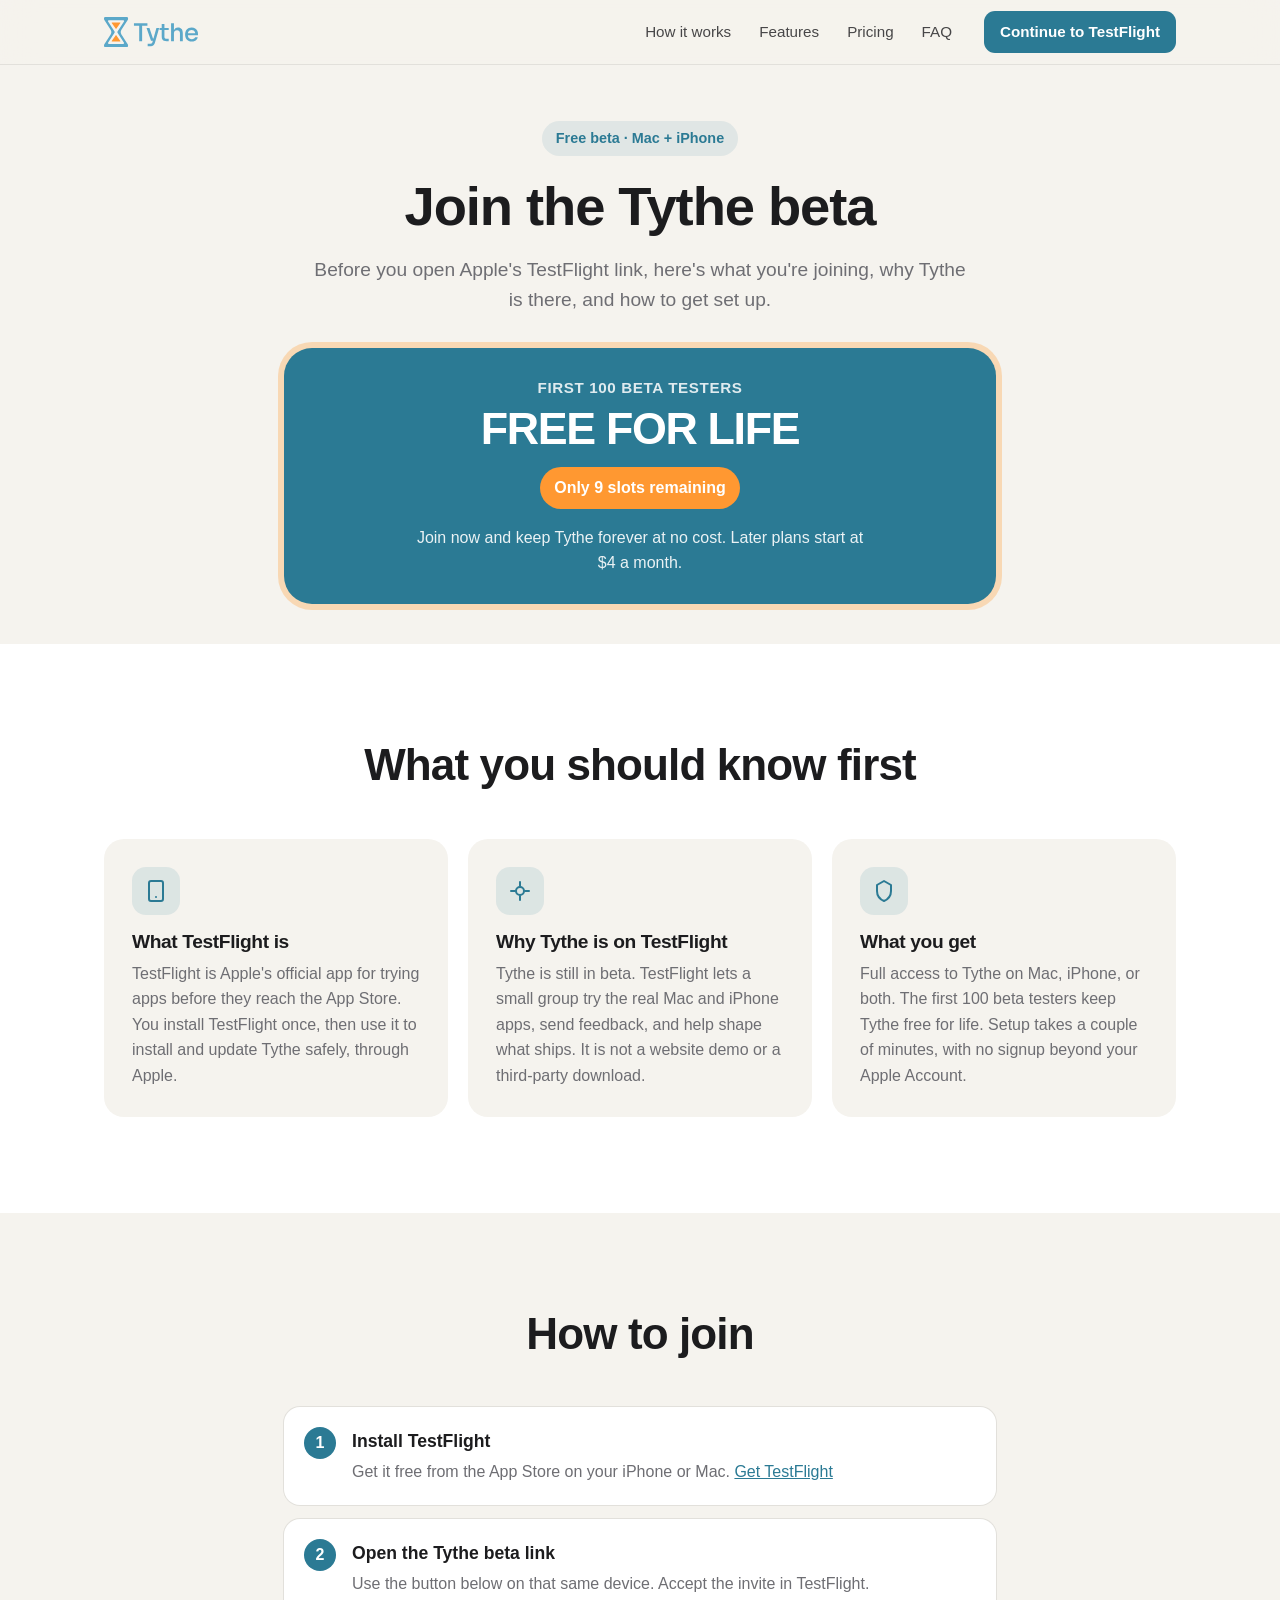
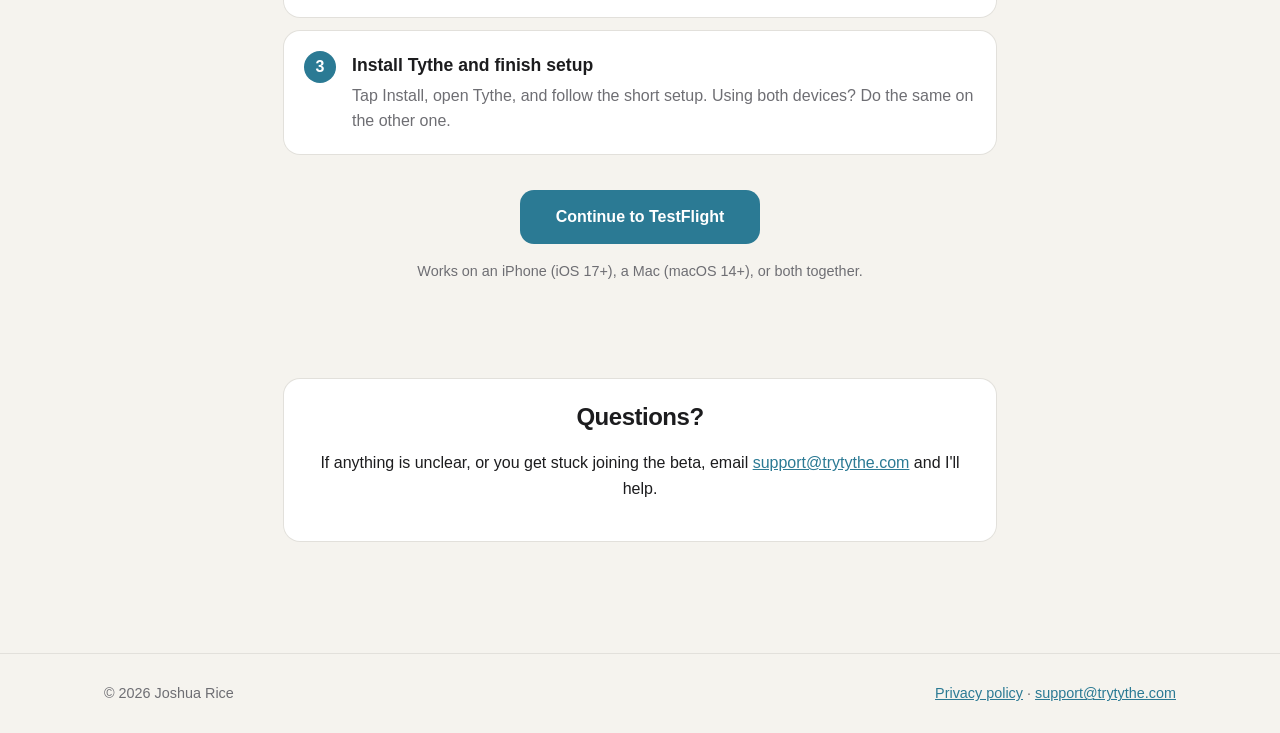
==== beta.html @ e9b36c48 "Add a beta explainer page before TestFlight, with remaining slots, TestFlight context, and support c" ====
<!DOCTYPE html>
<html lang="en">
<head>
  <meta charset="utf-8">
  <meta name="viewport" content="width=device-width, initial-scale=1">
  <title>Join the Tythe beta</title>
  <meta name="description" content="Join Tythe's free TestFlight beta for Mac and iPhone. Only 9 lifetime slots remaining. Learn what TestFlight is and how to get started.">
  <link rel="icon" href="favicon.svg" type="image/svg+xml">
  <link rel="icon" href="favicon-32.png" sizes="32x32" type="image/png">
  <link rel="apple-touch-icon" href="apple-touch-icon.png">
  <meta name="theme-color" content="#f5f3ee" media="(prefers-color-scheme: light)">
  <meta name="theme-color" content="#0b0e10" media="(prefers-color-scheme: dark)">
  <meta property="og:type" content="website">
  <meta property="og:url" content="https://trytythe.com/beta.html">
  <meta property="og:title" content="Join the Tythe beta">
  <meta property="og:description" content="Free TestFlight beta for Mac and iPhone. Only 9 lifetime slots remaining.">
  <meta property="og:image" content="https://trytythe.com/og-image.png">
  <meta name="twitter:card" content="summary_large_image">
  <link rel="stylesheet" href="style.css">
</head>
<body>
  <nav class="site-nav">
    <div class="wrap nav-inner">
      <a class="nav-logo" href="index.html" aria-label="Tythe home">
        <picture>
          <source srcset="brand/logo-dark.svg" media="(prefers-color-scheme: dark)">
          <img src="brand/logo.svg" alt="Tythe" width="101" height="32">
        </picture>
      </a>
      <div class="nav-links">
        <a href="index.html#how">How it works</a>
        <a href="index.html#features">Features</a>
        <a href="index.html#pricing">Pricing</a>
        <a href="index.html#faq">FAQ</a>
      </div>
      <a class="button button-small" href="#join">Continue to TestFlight</a>
    </div>
  </nav>

  <main class="landing beta-page" id="top">
    <section class="beta-hero">
      <div class="wrap narrow">
        <p class="eyebrow">Free beta &middot; Mac + iPhone</p>
        <h1>Join the Tythe beta</h1>
        <p class="lead">Before you open Apple's TestFlight link, here's what you're joining, why Tythe is there, and how to get set up.</p>
        <div class="slots-callout" role="status">
          <p class="slots-label">First 100 beta testers</p>
          <p class="slots-title">Free for life</p>
          <p class="slots-remaining"><strong>Only 9 slots remaining</strong></p>
          <p class="slots-note">Join now and keep Tythe forever at no cost. Later plans start at $4 a month.</p>
        </div>
      </div>
    </section>

    <section class="beta-explain">
      <div class="wrap">
        <h2 class="section-title">What you should know first</h2>
        <div class="grid-3">
          <div class="tile">
            <div class="tile-icon" aria-hidden="true"><svg viewBox="0 0 24 24" fill="none" stroke="currentColor" stroke-width="2" stroke-linecap="round" stroke-linejoin="round"><rect x="5" y="2" width="14" height="20" rx="2"/><path d="M12 18h.01"/></svg></div>
            <h3>What TestFlight is</h3>
            <p>TestFlight is Apple's official app for trying apps before they reach the App Store. You install TestFlight once, then use it to install and update Tythe safely, through Apple.</p>
          </div>
          <div class="tile">
            <div class="tile-icon" aria-hidden="true"><svg viewBox="0 0 24 24" fill="none" stroke="currentColor" stroke-width="2" stroke-linecap="round" stroke-linejoin="round"><path d="M12 3v4M12 17v4M3 12h4M17 12h4"/><circle cx="12" cy="12" r="4"/></svg></div>
            <h3>Why Tythe is on TestFlight</h3>
            <p>Tythe is still in beta. TestFlight lets a small group try the real Mac and iPhone apps, send feedback, and help shape what ships. It is not a website demo or a third-party download.</p>
          </div>
          <div class="tile">
            <div class="tile-icon" aria-hidden="true"><svg viewBox="0 0 24 24" fill="none" stroke="currentColor" stroke-width="2" stroke-linecap="round" stroke-linejoin="round"><path d="M12 2l7 4v6c0 5-3.2 8.4-7 10-3.8-1.6-7-5-7-10V6z"/></svg></div>
            <h3>What you get</h3>
            <p>Full access to Tythe on Mac, iPhone, or both. The first 100 beta testers keep Tythe free for life. Setup takes a couple of minutes, with no signup beyond your Apple Account.</p>
          </div>
        </div>
      </div>
    </section>

    <section class="beta-steps-section" id="join">
      <div class="wrap narrow">
        <h2 class="section-title">How to join</h2>
        <ol class="beta-howto">
          <li>
            <strong>Install TestFlight</strong>
            <span>Get it free from the App Store on your iPhone or Mac. <a href="https://apps.apple.com/app/testflight/id899247664">Get TestFlight</a></span>
          </li>
          <li>
            <strong>Open the Tythe beta link</strong>
            <span>Use the button below on that same device. Accept the invite in TestFlight.</span>
          </li>
          <li>
            <strong>Install Tythe and finish setup</strong>
            <span>Tap Install, open Tythe, and follow the short setup. Using both devices? Do the same on the other one.</span>
          </li>
        </ol>
        <div class="beta-cta-block">
          <a class="button" href="https://testflight.apple.com/join/uHceFhWW">Continue to TestFlight</a>
          <p class="fine">Works on an iPhone (iOS 17+), a Mac (macOS 14+), or both together.</p>
        </div>
      </div>
    </section>

    <section class="beta-support">
      <div class="wrap narrow">
        <div class="card">
          <h2>Questions?</h2>
          <p>If anything is unclear, or you get stuck joining the beta, email <a href="mailto:support@trytythe.com">support@trytythe.com</a> and I'll help.</p>
        </div>
      </div>
    </section>
  </main>

  <footer class="site-footer">
    <div class="wrap footer-inner">
      <span>&copy; 2026 Joshua Rice</span>
      <span><a href="privacy.html">Privacy policy</a> &middot; <a href="mailto:support@trytythe.com">support@trytythe.com</a></span>
    </div>
  </footer>
</body>
</html>
---- style.css ----
:root {
  color-scheme: light dark;
  --text: #1c1c1e;
  --muted: #6e6e73;
  --bg: #f5f3ee;
  --bg-alt: #ffffff;
  --card: #ffffff;
  --line: rgba(0, 0, 0, 0.08);
  --teal: #2b7a94;
  --teal-deep: #1f5a6e;
  --orange: #ff9831;
  --accent: var(--teal);
  --highlight: var(--orange);
  --radius: 20px;
}

@media (prefers-color-scheme: dark) {
  :root {
    --text: #f5f5f7;
    --muted: #a1a1a6;
    --bg: #0b0e10;
    --bg-alt: #12171a;
    --card: #1a1f22;
    --line: rgba(255, 255, 255, 0.1);
    /* Lighter sky so text and links stay readable on black. */
    --accent: #6bb8d4;
  }
}

* { box-sizing: border-box; }

html { scroll-behavior: smooth; scroll-padding-top: 80px; }

body {
  margin: 0;
  font-family: -apple-system, BlinkMacSystemFont, "SF Pro Text", "Helvetica Neue", Arial, sans-serif;
  background: var(--bg);
  color: var(--text);
  line-height: 1.6;
  -webkit-font-smoothing: antialiased;
}

a { color: var(--accent); }

img, video { max-width: 100%; display: block; }

h1, h2, h3 { line-height: 1.15; letter-spacing: -0.02em; }

/* ---------- Shared pieces ---------- */

.wrap {
  max-width: 1120px;
  margin: 0 auto;
  padding: 0 24px;
}

.wrap.narrow { max-width: 760px; }

.button {
  display: inline-block;
  background: var(--teal);
  color: #fff;
  text-decoration: none;
  font-weight: 600;
  padding: 14px 24px;
  border-radius: 14px;
  transition: transform 0.15s ease, background 0.15s ease;
}

.button:hover { background: var(--teal-deep); transform: translateY(-1px); }

.button-small { padding: 9px 16px; border-radius: 11px; font-size: 0.95rem; }

.button-ghost {
  background: transparent;
  color: var(--accent);
  box-shadow: inset 0 0 0 2px currentColor;
}

.button-ghost:hover { background: rgba(43, 122, 148, 0.08); }

.button-light { background: #fff; color: var(--teal); }
.button-light:hover { background: #f0f0f0; }

.hl-teal { color: var(--accent); }
.hl-orange { color: var(--orange); }

.section-title {
  font-size: clamp(2rem, 4vw, 2.75rem);
  text-align: center;
  margin: 0 0 48px;
}

section { padding: 96px 0; }

.card {
  background: var(--card);
  border-radius: 16px;
  padding: 24px;
  margin-bottom: 16px;
}

/* ---------- Navigation ---------- */

.site-nav {
  position: sticky;
  top: 0;
  z-index: 10;
  background: color-mix(in srgb, var(--bg) 85%, transparent);
  backdrop-filter: saturate(180%) blur(16px);
  -webkit-backdrop-filter: saturate(180%) blur(16px);
  border-bottom: 1px solid var(--line);
}

.nav-inner {
  display: flex;
  align-items: center;
  gap: 32px;
  height: 64px;
}

.nav-logo { line-height: 0; }
.nav-logo img { height: 30px; width: auto; }

.nav-links { display: flex; gap: 28px; margin-left: auto; }

.nav-links a {
  color: var(--text);
  text-decoration: none;
  font-weight: 500;
  font-size: 0.95rem;
  opacity: 0.8;
}

.nav-links a:hover { opacity: 1; }

/* ---------- Hero ---------- */

.hero {
  padding: 72px 0 96px;
  background:
    radial-gradient(600px 400px at 85% 20%, rgba(255, 152, 49, 0.14), transparent 70%),
    radial-gradient(700px 500px at 10% 90%, rgba(43, 122, 148, 0.12), transparent 70%);
}

.hero-inner {
  display: grid;
  grid-template-columns: 1.05fr 1fr;
  gap: 56px;
  align-items: center;
}

.eyebrow {
  display: inline-block;
  margin: 0 0 20px;
  padding: 6px 14px;
  border-radius: 999px;
  background: rgba(43, 122, 148, 0.1);
  color: var(--accent);
  font-weight: 600;
  font-size: 0.9rem;
}

.hero h1 {
  font-size: clamp(2.75rem, 6.5vw, 4.5rem);
  font-weight: 800;
  letter-spacing: -0.035em;
  margin: 0 0 20px;
}

.lead {
  font-size: 1.25rem;
  color: var(--muted);
  margin: 0 0 32px;
  max-width: 34em;
}

.hero-actions { display: flex; flex-wrap: wrap; gap: 12px; }

.fine { color: var(--muted); font-size: 0.9rem; margin: 20px 0 0; }

.hero-video video {
  width: 100%;
  aspect-ratio: 1 / 1;
  border-radius: 28px;
  background: #f5f3ee;
  box-shadow: 0 30px 80px rgba(0, 0, 0, 0.14), 0 0 0 1px var(--line);
}

/* ---------- Problem ---------- */

.problem { background: var(--bg-alt); }

.grid-3 {
  display: grid;
  grid-template-columns: repeat(3, 1fr);
  gap: 20px;
}

.tile {
  background: var(--card);
  border-radius: var(--radius);
  padding: 28px;
  box-shadow: 0 0 0 1px var(--line);
}

.problem .tile { background: var(--bg); box-shadow: none; }

.tile h3 { font-size: 1.2rem; margin: 16px 0 8px; }
.tile p { color: var(--muted); margin: 0; }

.tile-icon {
  width: 48px;
  height: 48px;
  border-radius: 14px;
  display: grid;
  place-items: center;
  background: rgba(43, 122, 148, 0.12);
  color: var(--accent);
}

.tile-icon svg { width: 24px; height: 24px; }

.tile-icon-orange { background: rgba(255, 152, 49, 0.16); color: var(--orange); }

.pivot {
  text-align: center;
  font-size: clamp(1.25rem, 2.5vw, 1.6rem);
  max-width: 30em;
  margin: 56px auto 0;
}

.pivot strong { color: var(--accent); }

/* ---------- How it works ---------- */

.step {
  display: grid;
  grid-template-columns: 1fr 1.25fr;
  gap: 56px;
  align-items: center;
  margin-bottom: 80px;
}

.step:last-child { margin-bottom: 0; }

.step:nth-child(even of .step) { grid-template-columns: 1.25fr 1fr; }
.step:nth-child(even of .step) .step-copy { order: 2; }

.step-num {
  display: inline-grid;
  place-items: center;
  width: 40px;
  height: 40px;
  border-radius: 50%;
  background: var(--teal);
  color: #fff;
  font-weight: 700;
}

.step h3 { font-size: clamp(1.6rem, 3vw, 2.1rem); margin: 16px 0 12px; }
.step p { color: var(--muted); font-size: 1.1rem; margin: 0; }

img.step-visual {
  width: 100%;
  height: auto;
  padding: 28px 16px;
  border-radius: 28px;
  background: var(--bg-alt);
  box-shadow: 0 0 0 1px var(--line);
}

.step-visual-choices {
  display: flex;
  flex-wrap: wrap;
  gap: 12px;
  justify-content: center;
  padding: 48px 32px;
  border-radius: 28px;
  background: var(--bg-alt);
  box-shadow: 0 0 0 1px var(--line);
}

.chip {
  padding: 10px 18px;
  border-radius: 999px;
  font-weight: 600;
  font-size: 1.05rem;
}

.chip-teal { background: rgba(43, 122, 148, 0.12); color: var(--accent); }
.chip-orange { background: rgba(255, 152, 49, 0.16); color: #d9731a; }
.chip-grey { background: rgba(142, 142, 147, 0.16); color: var(--muted); }

/* ---------- Features ---------- */

.features { background: var(--bg-alt); }
.features .tile { background: var(--bg); box-shadow: none; }

/* ---------- Pricing ---------- */

.pricing {
  background: var(--bg);
}

.pricing-intro {
  text-align: center;
  color: var(--muted);
  font-size: 1.15rem;
  margin: -28px auto 48px;
  max-width: 28em;
}

.pricing-stage {
  position: relative;
  isolation: isolate;
}

.pricing-grid {
  display: grid;
  grid-template-columns: repeat(3, 1fr);
  gap: 20px;
  filter: blur(1.5px);
  opacity: 0.55;
  pointer-events: none;
  user-select: none;
}

.price-card {
  position: relative;
  background: var(--card);
  border-radius: var(--radius);
  padding: 28px 24px 32px;
  box-shadow: 0 0 0 1px var(--line);
  text-align: center;
}

.price-card-featured {
  box-shadow: 0 0 0 2px var(--teal), 0 18px 40px rgba(43, 122, 148, 0.12);
  transform: scale(1.03);
}

.price-badge {
  display: inline-block;
  margin: 0 0 12px;
  padding: 5px 12px;
  border-radius: 999px;
  background: rgba(43, 122, 148, 0.12);
  color: var(--accent);
  font-size: 0.8rem;
  font-weight: 700;
  letter-spacing: 0.02em;
  text-transform: uppercase;
}

.price-card h3 {
  margin: 0 0 12px;
  font-size: 1.15rem;
}

.price {
  margin: 0;
  display: flex;
  align-items: baseline;
  justify-content: center;
  gap: 4px;
}

.price-amount {
  font-size: 2.75rem;
  font-weight: 800;
  letter-spacing: -0.03em;
  line-height: 1;
}

.price-period {
  color: var(--muted);
  font-size: 1rem;
  font-weight: 500;
}

.price-note {
  color: var(--muted);
  font-size: 0.95rem;
  margin: 10px 0 24px;
}

.price-card ul {
  list-style: none;
  margin: 0 0 28px;
  padding: 0;
  display: grid;
  gap: 10px;
  text-align: left;
}

.price-card li {
  position: relative;
  padding-left: 28px;
  color: var(--muted);
}

.price-card li::before {
  content: "";
  position: absolute;
  left: 0;
  top: 0.45em;
  width: 14px;
  height: 8px;
  border-left: 2.5px solid var(--teal);
  border-bottom: 2.5px solid var(--teal);
  transform: rotate(-45deg);
}

.price-cta {
  width: 100%;
  text-align: center;
  cursor: default;
}

.pricing-overlay {
  position: absolute;
  inset: 0;
  z-index: 2;
  display: grid;
  place-items: center;
  padding: 24px;
  background:
    radial-gradient(circle at center, rgba(245, 243, 238, 0.28), transparent 70%),
    linear-gradient(135deg, rgba(255, 152, 49, 0.08), rgba(43, 122, 148, 0.08));
}

@media (prefers-color-scheme: dark) {
  .pricing-overlay {
    background:
      radial-gradient(circle at center, rgba(11, 14, 16, 0.35), transparent 70%),
      linear-gradient(135deg, rgba(255, 152, 49, 0.1), rgba(43, 122, 148, 0.12));
  }
}

.pricing-stamp {
  width: min(100%, 420px);
  text-align: center;
  background: var(--teal);
  color: #fff;
  border-radius: 28px;
  padding: 36px 28px;
  box-shadow:
    0 24px 60px rgba(0, 0, 0, 0.22),
    0 0 0 6px rgba(255, 152, 49, 0.35);
  transform: rotate(-2deg);
}

.stamp-eyebrow {
  margin: 0 0 8px;
  font-size: 0.95rem;
  font-weight: 600;
  letter-spacing: 0.04em;
  text-transform: uppercase;
  opacity: 0.85;
}

.stamp-title {
  margin: 0;
  font-size: clamp(2.4rem, 6vw, 3.4rem);
  font-weight: 800;
  letter-spacing: -0.03em;
  line-height: 1;
  text-transform: uppercase;
}

.stamp-slots {
  margin: 16px 0 0;
  display: inline-block;
  padding: 8px 14px;
  border-radius: 999px;
  background: var(--orange);
  color: #fff;
  font-size: 1rem;
}

.stamp-slots strong { font-weight: 800; }

.stamp-copy {
  margin: 18px auto 24px;
  max-width: 28em;
  opacity: 0.9;
  font-size: 1.05rem;
}

.pricing-stamp .button-light {
  width: 100%;
  max-width: 280px;
}

/* ---------- Beta ---------- */

.beta {
  background: linear-gradient(135deg, var(--teal), var(--teal-deep));
  color: #fff;
}

.beta-inner {
  display: grid;
  grid-template-columns: 1fr 1fr;
  gap: 56px;
  align-items: center;
}

.beta h2 { font-size: clamp(2rem, 4vw, 2.75rem); margin: 0 0 12px; }
.beta-copy p { opacity: 0.85; font-size: 1.15rem; margin: 0 0 28px; }

.beta-steps {
  list-style: none;
  counter-reset: beta;
  margin: 0;
  padding: 0;
  display: grid;
  gap: 14px;
}

.beta-steps li {
  counter-increment: beta;
  position: relative;
  padding: 18px 20px 18px 64px;
  border-radius: 16px;
  background: rgba(255, 255, 255, 0.1);
}

.beta-steps li::before {
  content: counter(beta);
  position: absolute;
  left: 20px;
  top: 18px;
  width: 30px;
  height: 30px;
  border-radius: 50%;
  background: var(--orange);
  color: #fff;
  font-weight: 700;
  display: grid;
  place-items: center;
}

.beta-steps a { color: #fff; font-weight: 600; }

/* ---------- Beta join page ---------- */

.beta-page .beta-hero {
  padding-top: 56px;
  padding-bottom: 40px;
  text-align: center;
}

.beta-page .beta-hero h1 {
  font-size: clamp(2.4rem, 5vw, 3.4rem);
  margin: 0 0 16px;
}

.beta-page .beta-hero .lead {
  font-size: 1.2rem;
  color: var(--muted);
  margin: 0 auto 32px;
  max-width: 34em;
}

.slots-callout {
  background: var(--teal);
  color: #fff;
  border-radius: 28px;
  padding: 28px 24px;
  box-shadow: 0 0 0 6px rgba(255, 152, 49, 0.3);
  text-align: center;
}

.slots-label {
  margin: 0 0 6px;
  font-size: 0.95rem;
  font-weight: 600;
  letter-spacing: 0.04em;
  text-transform: uppercase;
  opacity: 0.85;
}

.slots-title {
  margin: 0;
  font-size: clamp(2rem, 5vw, 2.8rem);
  font-weight: 800;
  letter-spacing: -0.03em;
  line-height: 1;
  text-transform: uppercase;
}

.slots-remaining {
  margin: 16px 0 0;
  display: inline-block;
  padding: 8px 14px;
  border-radius: 999px;
  background: var(--orange);
  color: #fff;
  font-size: 1rem;
}

.slots-remaining strong { font-weight: 800; }

.slots-note {
  margin: 16px auto 0;
  max-width: 28em;
  opacity: 0.9;
}

.beta-explain { background: var(--bg-alt); }
.beta-explain .tile { background: var(--bg); box-shadow: none; }

.beta-howto {
  list-style: none;
  counter-reset: howto;
  margin: 0 0 36px;
  padding: 0;
  display: grid;
  gap: 14px;
}

.beta-howto li {
  counter-increment: howto;
  position: relative;
  display: grid;
  gap: 4px;
  padding: 20px 22px 20px 68px;
  border-radius: 16px;
  background: var(--card);
  box-shadow: 0 0 0 1px var(--line);
}

.beta-howto li::before {
  content: counter(howto);
  position: absolute;
  left: 20px;
  top: 20px;
  width: 32px;
  height: 32px;
  border-radius: 50%;
  background: var(--teal);
  color: #fff;
  font-weight: 700;
  display: grid;
  place-items: center;
}

.beta-howto strong { font-size: 1.1rem; }
.beta-howto span { color: var(--muted); }

.beta-cta-block {
  text-align: center;
}

.beta-cta-block .button {
  min-width: 240px;
}

.beta-cta-block .fine {
  margin: 16px 0 0;
  color: var(--muted);
}

.beta-support {
  padding-top: 0;
}

.beta-support .card {
  box-shadow: 0 0 0 1px var(--line);
  text-align: center;
}

.beta-support h2 {
  margin-top: 0;
}

/* ---------- FAQ ---------- */

details {
  border-bottom: 1px solid var(--line);
  padding: 4px 0;
}

summary {
  cursor: pointer;
  list-style: none;
  font-weight: 600;
  font-size: 1.15rem;
  padding: 18px 40px 18px 0;
  position: relative;
}

summary::-webkit-details-marker { display: none; }

summary::after {
  content: "+";
  position: absolute;
  right: 4px;
  top: 12px;
  font-size: 1.6rem;
  font-weight: 400;
  color: var(--accent);
}

details[open] summary::after { content: "\2212"; }

details p { color: var(--muted); margin: 0 0 20px; }

/* ---------- Support and footer ---------- */

.support { padding-top: 0; }
.support .card { box-shadow: 0 0 0 1px var(--line); }
.support h2 { margin-top: 0; }

.site-footer {
  border-top: 1px solid var(--line);
  color: var(--muted);
  font-size: 0.9rem;
  padding: 28px 0;
}

.footer-inner {
  display: flex;
  justify-content: space-between;
  align-items: center;
  gap: 16px;
  flex-wrap: wrap;
}

.dodo-badge {
  line-height: 0;
  flex-shrink: 0;
}

.dodo-badge img {
  width: 160px;
  height: auto;
}

/* ---------- Document pages (privacy policy) ---------- */

main:not(.landing) {
  max-width: 720px;
  margin: 0 auto;
  padding: 48px 24px 64px;
}

main:not(.landing) header { margin-bottom: 32px; }

.logo { display: inline-block; margin: 0 0 8px; line-height: 0; }
.logo img { height: 56px; width: auto; }
.logo-small { margin-bottom: 24px; }
.logo-small img { height: 36px; }

main:not(.landing) h1 { font-size: 2rem; margin: 0; }
main:not(.landing) h2 { font-size: 1.25rem; margin: 32px 0 8px; }
main:not(.landing) .card h2:first-child { margin-top: 0; }

.tagline { color: var(--muted); margin: 0; }

main:not(.landing) ul { padding-left: 20px; }
main:not(.landing) li { margin-bottom: 6px; }
main:not(.landing) li::marker { color: var(--highlight); }

main:not(.landing) footer {
  color: var(--muted);
  font-size: 0.875rem;
  margin-top: 48px;
}

/* ---------- Smaller screens ---------- */

@media (max-width: 900px) {
  section { padding: 72px 0; }
  .hero { padding: 48px 0 72px; }
  .hero-inner, .beta-inner, .step, .step:nth-child(even of .step) { grid-template-columns: 1fr; gap: 32px; }
  .step:nth-child(even of .step) .step-copy { order: 0; }
  .grid-3 { grid-template-columns: 1fr 1fr; }
  .pricing-grid {
    grid-template-columns: 1fr;
    max-width: 360px;
    margin: 0 auto;
  }
  .price-card-featured { transform: none; }
  .pricing-stage {
    min-height: 420px;
    overflow: hidden;
    border-radius: 28px;
  }
  .pricing-grid {
    position: absolute;
    inset: -40px 0 auto;
    width: 100%;
  }
  .pricing-overlay {
    background:
      linear-gradient(to bottom, rgba(245, 243, 238, 0.2), rgba(245, 243, 238, 0.72) 35%, rgba(245, 243, 238, 0.9));
  }
  .nav-links { display: none; }
  .site-nav .button-small { margin-left: auto; }
  .footer-inner { justify-content: center; text-align: center; }
}

@media (prefers-color-scheme: dark) and (max-width: 900px) {
  .pricing-overlay {
    background:
      linear-gradient(to bottom, rgba(11, 14, 16, 0.2), rgba(11, 14, 16, 0.75) 35%, rgba(11, 14, 16, 0.92));
  }
}

@media (max-width: 600px) {
  .grid-3 { grid-template-columns: 1fr; }
  .hero-actions .button { width: 100%; text-align: center; }
  .step { margin-bottom: 56px; }
  .pricing-stamp { transform: none; padding: 28px 20px; }
  .pricing-stage { min-height: 380px; }
}
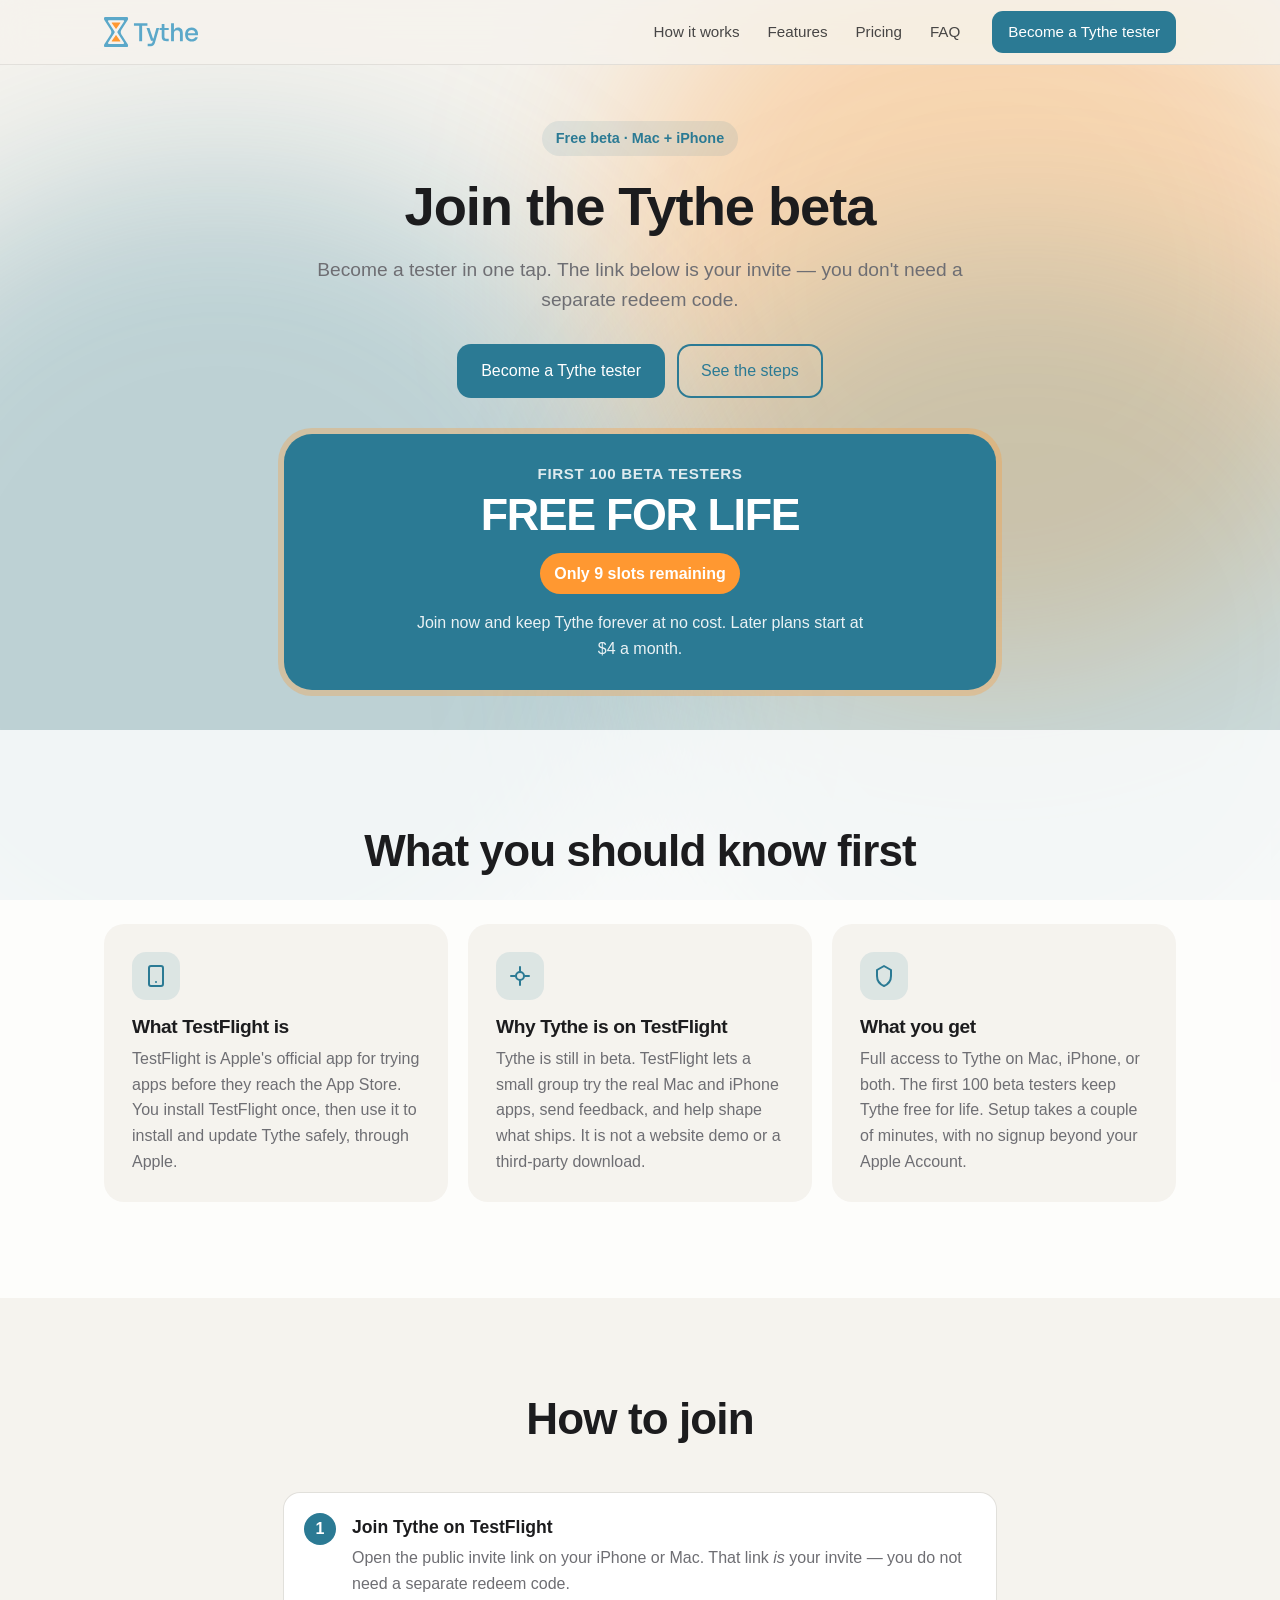
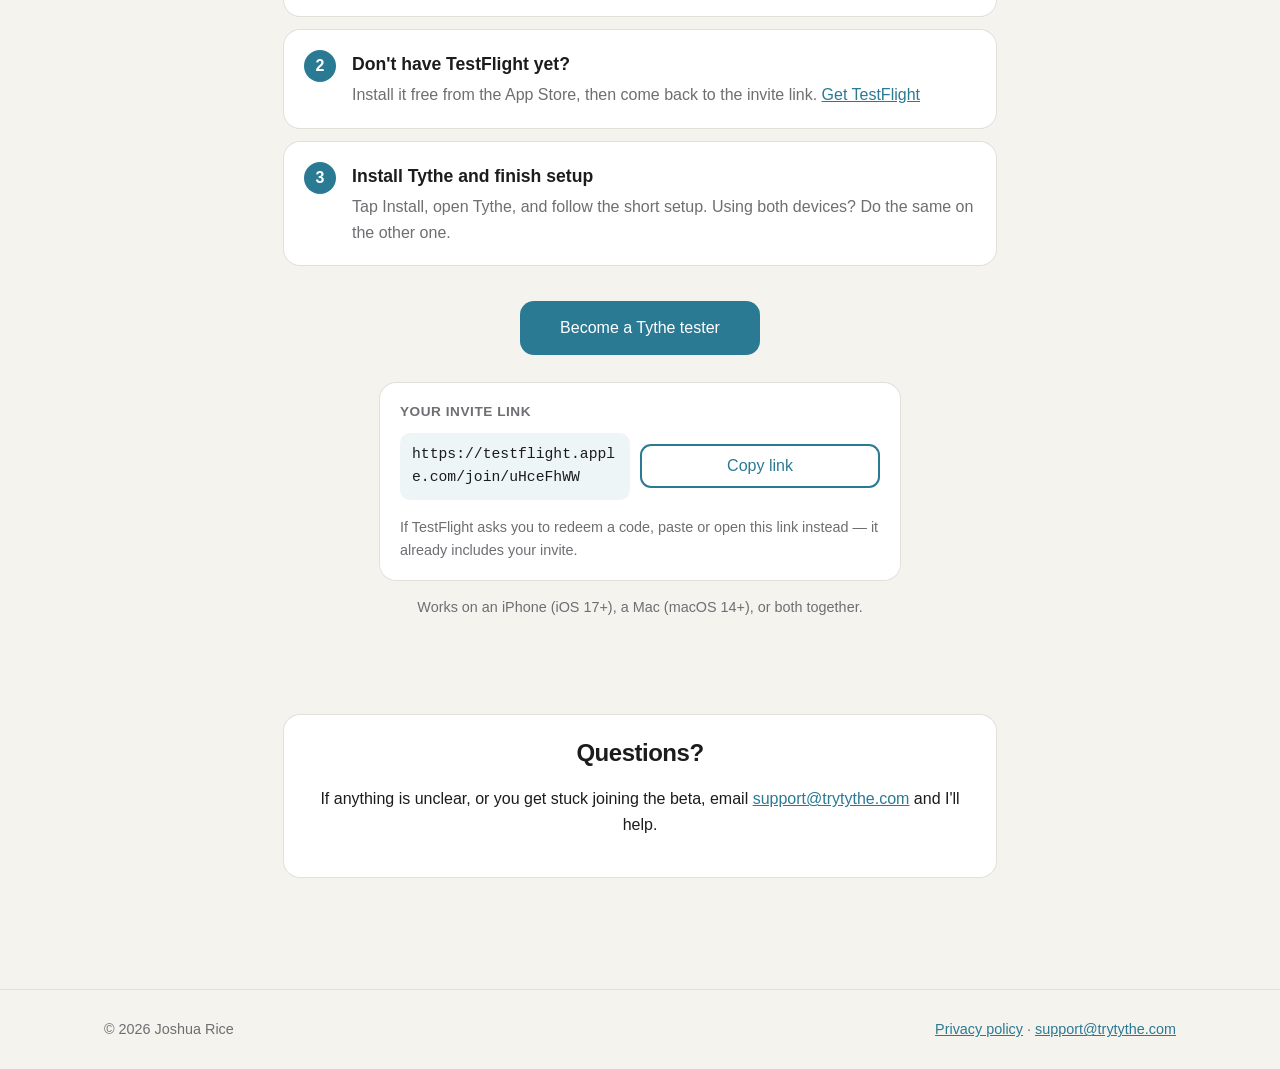
==== commit 772da2de: "Refresh marketing site from tester feedback: clearer hero, How it works loops, differentiation, beta" ====
--- a/beta.html
+++ b/beta.html
@@ -19,6 +19,11 @@
   <link rel="stylesheet" href="style.css">
 </head>
 <body>
+  <div class="site-atmosphere" aria-hidden="true">
+    <div class="atmosphere-blob atmosphere-blob-orange"></div>
+    <div class="atmosphere-blob atmosphere-blob-teal"></div>
+    <div class="atmosphere-blob atmosphere-blob-teal-soft"></div>
+  </div>
   <nav class="site-nav">
     <div class="wrap nav-inner">
       <a class="nav-logo" href="index.html" aria-label="Tythe home">
@@ -33,7 +38,7 @@
         <a href="index.html#pricing">Pricing</a>
         <a href="index.html#faq">FAQ</a>
       </div>
-      <a class="button button-small" href="#join">Continue to TestFlight</a>
+      <a class="button button-small" href="https://testflight.apple.com/join/uHceFhWW" target="_blank" rel="noopener noreferrer">Become a Tythe tester</a>
     </div>
   </nav>
 
@@ -42,7 +47,11 @@
       <div class="wrap narrow">
         <p class="eyebrow">Free beta &middot; Mac + iPhone</p>
         <h1>Join the Tythe beta</h1>
-        <p class="lead">Before you open Apple's TestFlight link, here's what you're joining, why Tythe is there, and how to get set up.</p>
+        <p class="lead">Become a tester in one tap. The link below is your invite — you don't need a separate redeem code.</p>
+        <div class="beta-hero-actions">
+          <a class="button" href="https://testflight.apple.com/join/uHceFhWW" target="_blank" rel="noopener noreferrer">Become a Tythe tester</a>
+          <a class="button button-ghost" href="#join">See the steps</a>
+        </div>
         <div class="slots-callout" role="status">
           <p class="slots-label">First 100 beta testers</p>
           <p class="slots-title">Free for life</p>
@@ -80,12 +89,12 @@
         <h2 class="section-title">How to join</h2>
         <ol class="beta-howto">
           <li>
-            <strong>Install TestFlight</strong>
-            <span>Get it free from the App Store on your iPhone or Mac. <a href="https://apps.apple.com/app/testflight/id899247664">Get TestFlight</a></span>
+            <strong>Join Tythe on TestFlight</strong>
+            <span>Open the public invite link on your iPhone or Mac. That link <em>is</em> your invite — you do not need a separate redeem code.</span>
           </li>
           <li>
-            <strong>Open the Tythe beta link</strong>
-            <span>Use the button below on that same device. Accept the invite in TestFlight.</span>
+            <strong>Don't have TestFlight yet?</strong>
+            <span>Install it free from the App Store, then come back to the invite link. <a href="https://apps.apple.com/app/testflight/id899247664" target="_blank" rel="noopener noreferrer">Get TestFlight</a></span>
           </li>
           <li>
             <strong>Install Tythe and finish setup</strong>
@@ -93,7 +102,17 @@
           </li>
         </ol>
         <div class="beta-cta-block">
-          <a class="button" href="https://testflight.apple.com/join/uHceFhWW">Continue to TestFlight</a>
+          <a class="button" href="https://testflight.apple.com/join/uHceFhWW" target="_blank" rel="noopener noreferrer">Become a Tythe tester</a>
+          <div class="invite-copy">
+            <p class="invite-label">Your invite link</p>
+            <div class="invite-row">
+              <code class="invite-url" id="invite-url">https://testflight.apple.com/join/uHceFhWW</code>
+              <button type="button" class="button button-ghost button-small copy-btn" data-copy="https://testflight.apple.com/join/uHceFhWW">
+                <span data-copy-label>Copy link</span>
+              </button>
+            </div>
+            <p class="fine">If TestFlight asks you to redeem a code, paste or open this link instead — it already includes your invite.</p>
+          </div>
           <p class="fine">Works on an iPhone (iOS 17+), a Mac (macOS 14+), or both together.</p>
         </div>
       </div>
@@ -115,5 +134,6 @@
       <span><a href="privacy.html">Privacy policy</a> &middot; <a href="mailto:support@trytythe.com">support@trytythe.com</a></span>
     </div>
   </footer>
+  <script src="site.js" defer></script>
 </body>
 </html>
--- a/style.css
+++ b/style.css
@@ -18,9 +18,10 @@
   :root {
     --text: #f5f5f7;
     --muted: #a1a1a6;
-    --bg: #0b0e10;
-    --bg-alt: #12171a;
-    --card: #1a1f22;
+    /* Slightly lifted off pure black so the soft atmosphere can read as room light. */
+    --bg: #101418;
+    --bg-alt: #171c20;
+    --card: #1c2226;
     --line: rgba(255, 255, 255, 0.1);
     /* Lighter sky so text and links stay readable on black. */
     --accent: #6bb8d4;
@@ -38,6 +39,83 @@
   color: var(--text);
   line-height: 1.6;
   -webkit-font-smoothing: antialiased;
+  position: relative;
+}
+
+/* Soft teal/orange atmosphere behind the whole page — not per-section blobs. */
+.site-atmosphere {
+  position: fixed;
+  inset: 0;
+  z-index: 0;
+  pointer-events: none;
+  overflow: hidden;
+}
+
+.atmosphere-blob {
+  position: absolute;
+  border-radius: 50%;
+  filter: blur(90px);
+  will-change: transform;
+}
+
+.atmosphere-blob-orange {
+  width: min(72vw, 780px);
+  height: min(72vw, 780px);
+  top: -12%;
+  right: -8%;
+  background: rgba(255, 152, 49, 0.32);
+  animation: atmosphere-drift-a 22s ease-in-out infinite alternate;
+}
+
+.atmosphere-blob-teal {
+  width: min(80vw, 900px);
+  height: min(80vw, 900px);
+  top: 18%;
+  left: -18%;
+  background: rgba(43, 122, 148, 0.28);
+  animation: atmosphere-drift-b 28s ease-in-out infinite alternate;
+}
+
+.atmosphere-blob-teal-soft {
+  width: min(70vw, 820px);
+  height: min(70vw, 820px);
+  bottom: -18%;
+  right: -12%;
+  background: rgba(43, 122, 148, 0.22);
+  animation: atmosphere-drift-c 34s ease-in-out infinite alternate;
+}
+
+@media (prefers-color-scheme: dark) {
+  .atmosphere-blob-orange { background: rgba(255, 152, 49, 0.2); }
+  .atmosphere-blob-teal { background: rgba(43, 122, 148, 0.34); }
+  .atmosphere-blob-teal-soft { background: rgba(107, 184, 212, 0.16); }
+}
+
+@keyframes atmosphere-drift-a {
+  from { transform: translate(0, 0) scale(1); }
+  to { transform: translate(-8%, 14%) scale(1.12); }
+}
+
+@keyframes atmosphere-drift-b {
+  from { transform: translate(0, 0) scale(1.05); }
+  to { transform: translate(14%, -10%) scale(1); }
+}
+
+@keyframes atmosphere-drift-c {
+  from { transform: translate(0, 0) scale(1); }
+  to { transform: translate(-12%, -8%) scale(1.1); }
+}
+
+@media (prefers-reduced-motion: reduce) {
+  .atmosphere-blob { animation: none; }
+}
+
+.site-nav,
+.landing,
+.site-footer,
+main:not(.landing) {
+  position: relative;
+  z-index: 1;
 }
 
 a { color: var(--accent); }
@@ -64,6 +142,9 @@
   font-weight: 600;
   padding: 14px 24px;
   border-radius: 14px;
+  border: none;
+  cursor: pointer;
+  font: inherit;
   transition: transform 0.15s ease, background 0.15s ease;
 }
 
@@ -138,9 +219,7 @@
 
 .hero {
   padding: 72px 0 96px;
-  background:
-    radial-gradient(600px 400px at 85% 20%, rgba(255, 152, 49, 0.14), transparent 70%),
-    radial-gradient(700px 500px at 10% 90%, rgba(43, 122, 148, 0.12), transparent 70%);
+  background: transparent;
 }
 
 .hero-inner {
@@ -187,13 +266,42 @@
   box-shadow: 0 30px 80px rgba(0, 0, 0, 0.14), 0 0 0 1px var(--line);
 }
 
+/* ---------- Scroll reveal ---------- */
+
+.reveal {
+  opacity: 0;
+  transform: translateY(22px);
+  transition: opacity 0.55s ease, transform 0.55s ease;
+}
+
+.reveal.reveal-visible {
+  opacity: 1;
+  transform: none;
+}
+
+@media (prefers-reduced-motion: reduce) {
+  .reveal {
+    opacity: 1;
+    transform: none;
+    transition: none;
+  }
+}
+
 /* ---------- Problem ---------- */
 
-.problem { background: var(--bg-alt); }
+.problem {
+  background: color-mix(in srgb, var(--bg-alt) 78%, transparent);
+}
 
 .grid-3 {
   display: grid;
   grid-template-columns: repeat(3, 1fr);
+  gap: 20px;
+}
+
+.grid-2 {
+  display: grid;
+  grid-template-columns: repeat(2, 1fr);
   gap: 20px;
 }
 
@@ -233,6 +341,10 @@
 .pivot strong { color: var(--accent); }
 
 /* ---------- How it works ---------- */
+
+.how {
+  background: transparent;
+}
 
 .step {
   display: grid;
@@ -261,13 +373,16 @@
 .step h3 { font-size: clamp(1.6rem, 3vw, 2.1rem); margin: 16px 0 12px; }
 .step p { color: var(--muted); font-size: 1.1rem; margin: 0; }
 
-img.step-visual {
+img.step-visual,
+video.step-visual {
   width: 100%;
   height: auto;
-  padding: 28px 16px;
+  aspect-ratio: 1 / 1;
+  object-fit: cover;
+  padding: 0;
   border-radius: 28px;
   background: var(--bg-alt);
-  box-shadow: 0 0 0 1px var(--line);
+  box-shadow: 0 18px 50px rgba(43, 122, 148, 0.12), 0 0 0 1px var(--line);
 }
 
 .step-visual-choices {
@@ -286,21 +401,60 @@
   border-radius: 999px;
   font-weight: 600;
   font-size: 1.05rem;
-}
+  transition: transform 0.2s ease;
+}
+
+.chip:hover { transform: translateY(-2px); }
 
 .chip-teal { background: rgba(43, 122, 148, 0.12); color: var(--accent); }
 .chip-orange { background: rgba(255, 152, 49, 0.16); color: #d9731a; }
 .chip-grey { background: rgba(142, 142, 147, 0.16); color: var(--muted); }
 
+/* ---------- Differentiation ---------- */
+
+.different {
+  background: transparent;
+}
+
+.contrast-tile {
+  display: grid;
+  gap: 12px;
+  transition: transform 0.2s ease, box-shadow 0.2s ease;
+}
+
+.contrast-tile:hover {
+  transform: translateY(-3px);
+  box-shadow: 0 14px 36px rgba(43, 122, 148, 0.1), 0 0 0 1px var(--line);
+}
+
+.contrast-them {
+  margin: 0;
+  color: var(--muted);
+  font-size: 0.95rem;
+  text-decoration: line-through;
+  text-decoration-color: rgba(255, 152, 49, 0.55);
+}
+
+.contrast-us {
+  margin: 0;
+  font-size: 1.2rem;
+  font-weight: 600;
+  line-height: 1.35;
+}
+
+.contrast-us strong { color: var(--accent); }
+
 /* ---------- Features ---------- */
 
-.features { background: var(--bg-alt); }
+.features {
+  background: color-mix(in srgb, var(--bg-alt) 78%, transparent);
+}
 .features .tile { background: var(--bg); box-shadow: none; }
 
 /* ---------- Pricing ---------- */
 
 .pricing {
-  background: var(--bg);
+  background: transparent;
 }
 
 .pricing-intro {
@@ -560,8 +714,16 @@
 .beta-page .beta-hero .lead {
   font-size: 1.2rem;
   color: var(--muted);
-  margin: 0 auto 32px;
+  margin: 0 auto 28px;
   max-width: 34em;
+}
+
+.beta-hero-actions {
+  display: flex;
+  flex-wrap: wrap;
+  gap: 12px;
+  justify-content: center;
+  margin: 0 0 36px;
 }
 
 .slots-callout {
@@ -609,8 +771,14 @@
   opacity: 0.9;
 }
 
-.beta-explain { background: var(--bg-alt); }
+.beta-explain { background: color-mix(in srgb, var(--bg-alt) 78%, transparent); }
 .beta-explain .tile { background: var(--bg); box-shadow: none; }
+
+.beta-page .beta-hero,
+.beta-page .beta-steps-section,
+.beta-page .beta-support {
+  background: transparent;
+}
 
 .beta-howto {
   list-style: none;
@@ -663,6 +831,54 @@
   color: var(--muted);
 }
 
+.invite-copy {
+  margin: 28px auto 0;
+  max-width: 520px;
+  text-align: left;
+  background: var(--card);
+  border-radius: 16px;
+  padding: 18px 20px;
+  box-shadow: 0 0 0 1px var(--line);
+}
+
+.invite-label {
+  margin: 0 0 10px;
+  font-size: 0.85rem;
+  font-weight: 700;
+  letter-spacing: 0.04em;
+  text-transform: uppercase;
+  color: var(--muted);
+}
+
+.invite-row {
+  display: flex;
+  flex-wrap: wrap;
+  gap: 10px;
+  align-items: center;
+}
+
+.invite-url {
+  flex: 1;
+  min-width: 0;
+  font-size: 0.92rem;
+  word-break: break-all;
+  background: rgba(43, 122, 148, 0.08);
+  color: var(--text);
+  padding: 10px 12px;
+  border-radius: 10px;
+  font-family: ui-monospace, SFMono-Regular, Menlo, Monaco, Consolas, monospace;
+}
+
+.copy-btn {
+  cursor: pointer;
+  border: none;
+  font: inherit;
+}
+
+.copy-btn.is-copied {
+  background: rgba(43, 122, 148, 0.12);
+}
+
 .beta-support {
   padding-top: 0;
 }
@@ -778,6 +994,7 @@
   .hero-inner, .beta-inner, .step, .step:nth-child(even of .step) { grid-template-columns: 1fr; gap: 32px; }
   .step:nth-child(even of .step) .step-copy { order: 0; }
   .grid-3 { grid-template-columns: 1fr 1fr; }
+  .grid-2 { grid-template-columns: 1fr; }
   .pricing-grid {
     grid-template-columns: 1fr;
     max-width: 360px;
@@ -812,8 +1029,11 @@
 
 @media (max-width: 600px) {
   .grid-3 { grid-template-columns: 1fr; }
-  .hero-actions .button { width: 100%; text-align: center; }
+  .hero-actions .button,
+  .beta-hero-actions .button { width: 100%; text-align: center; }
   .step { margin-bottom: 56px; }
   .pricing-stamp { transform: none; padding: 28px 20px; }
   .pricing-stage { min-height: 380px; }
-}
+  .invite-row { flex-direction: column; align-items: stretch; }
+  .copy-btn { width: 100%; text-align: center; }
+}
